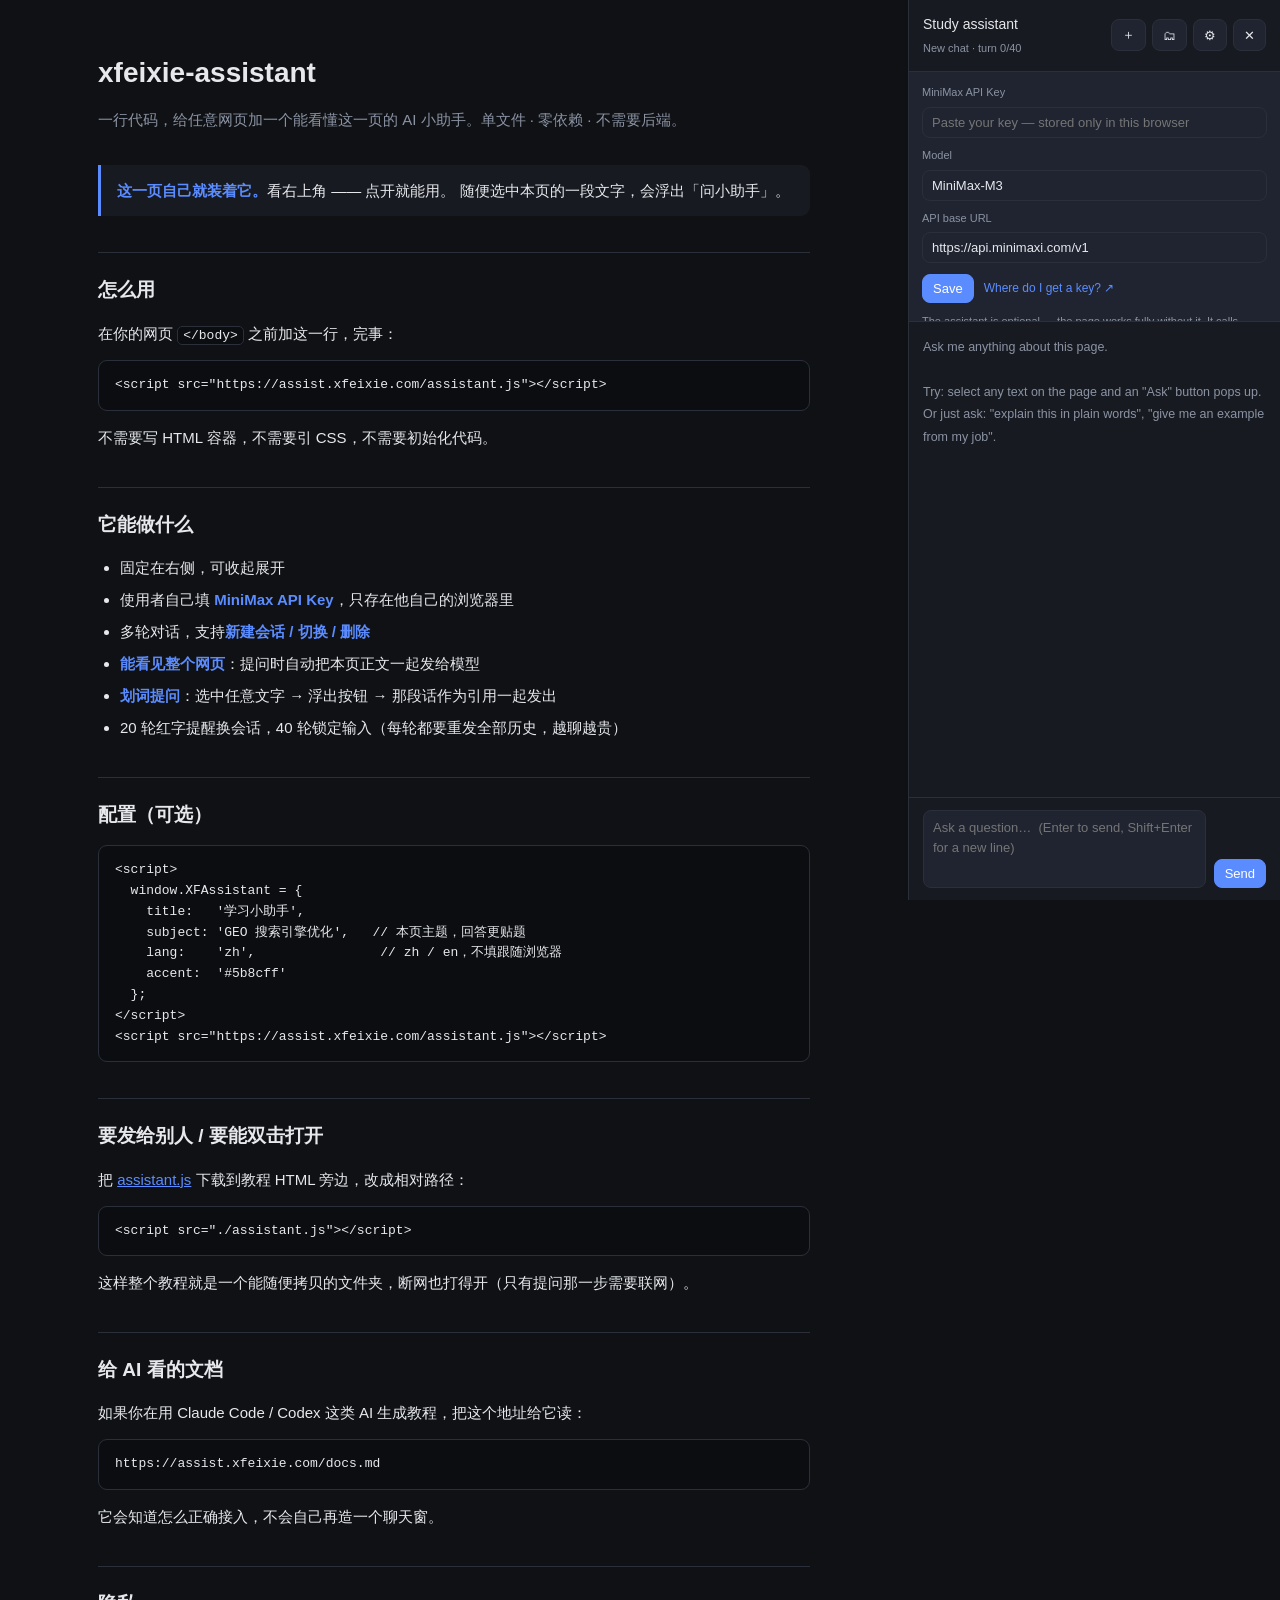
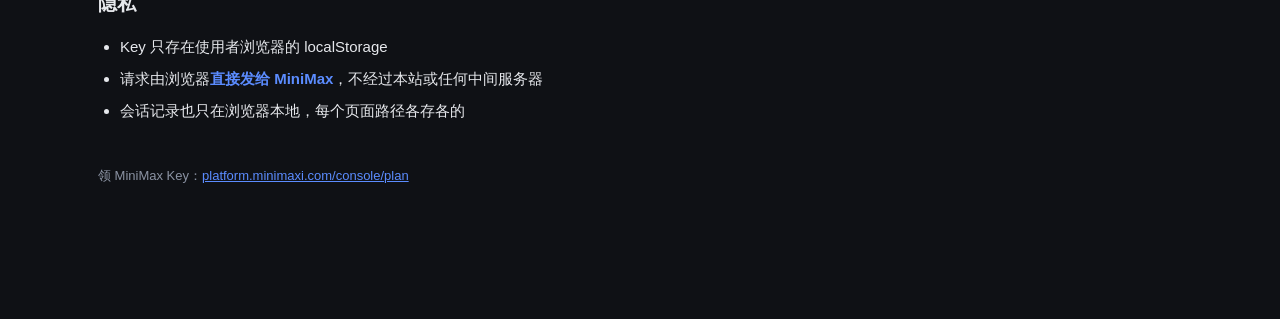
==== projects/claude_hub/frontend/assist/index.html @ b55298e5 "feat(learn): 第 9 章「让 AI 给你做教程」+ 小助手组件化 把小助手从教程里抽出来做成可嵌任意网页的独立组件，并新增一章教用户 用一条提示词让 Claude Code 给自己现做带小" ====
<!DOCTYPE html>
<html lang="zh">
<head>
<meta charset="UTF-8">
<meta name="viewport" content="width=device-width,initial-scale=1">
<title>xfeixie-assistant · 一行代码给网页加个 AI 小助手</title>
<style>
  :root{--bg:#0f1115;--fg:#e6e8ec;--mut:#8b93a3;--ac:#5b8cff;--pan:#171a21;--bd:#2a2f3a}
  *{box-sizing:border-box}
  body{margin:0;background:var(--bg);color:var(--fg);font-size:15px;line-height:1.8;
    font-family:-apple-system,"Segoe UI",Roboto,"PingFang SC","Microsoft YaHei",sans-serif}
  main{max-width:760px;margin:0 auto;padding:48px 24px 120px}
  h1{font-size:28px;margin:0 0 8px}
  .sub{color:var(--mut);margin:0 0 32px}
  h2{font-size:19px;margin:36px 0 12px;padding-top:20px;border-top:1px solid var(--bd)}
  p{margin:0 0 12px}
  ul{padding-left:22px;margin:0 0 12px}
  li{margin-bottom:5px}
  b{color:var(--ac)}
  code{background:#0b0d11;border:1px solid var(--bd);border-radius:5px;padding:1px 5px;
    font-family:Consolas,Menlo,monospace;font-size:13px}
  pre{background:#0b0d11;border:1px solid var(--bd);border-radius:9px;padding:14px 16px;
    overflow-x:auto;font-family:Consolas,Menlo,monospace;font-size:13px;line-height:1.6}
  pre code{background:none;border:none;padding:0}
  .tip{border-left:3px solid var(--ac);background:var(--pan);border-radius:0 9px 9px 0;padding:12px 16px;margin:0 0 14px}
  a{color:var(--ac)}
  .foot{color:var(--mut);font-size:13px;margin-top:40px}
</style>
</head>
<body>
<main>
  <h1>xfeixie-assistant</h1>
  <p class="sub">一行代码，给任意网页加一个能看懂这一页的 AI 小助手。单文件 · 零依赖 · 不需要后端。</p>

  <div class="tip">
    <b>这一页自己就装着它。</b>看右上角 —— 点开就能用。
    随便选中本页的一段文字，会浮出「问小助手」。
  </div>

  <h2>怎么用</h2>
  <p>在你的网页 <code>&lt;/body&gt;</code> 之前加这一行，完事：</p>
  <pre><code>&lt;script src="https://assist.xfeixie.com/assistant.js"&gt;&lt;/script&gt;</code></pre>
  <p>不需要写 HTML 容器，不需要引 CSS，不需要初始化代码。</p>

  <h2>它能做什么</h2>
  <ul>
    <li>固定在右侧，可收起展开</li>
    <li>使用者自己填 <b>MiniMax API Key</b>，只存在他自己的浏览器里</li>
    <li>多轮对话，支持<b>新建会话 / 切换 / 删除</b></li>
    <li><b>能看见整个网页</b>：提问时自动把本页正文一起发给模型</li>
    <li><b>划词提问</b>：选中任意文字 → 浮出按钮 → 那段话作为引用一起发出</li>
    <li>20 轮红字提醒换会话，40 轮锁定输入（每轮都要重发全部历史，越聊越贵）</li>
  </ul>

  <h2>配置（可选）</h2>
  <pre><code>&lt;script&gt;
  window.XFAssistant = {
    title:   '学习小助手',
    subject: 'GEO 搜索引擎优化',   // 本页主题，回答更贴题
    lang:    'zh',                // zh / en，不填跟随浏览器
    accent:  '#5b8cff'
  };
&lt;/script&gt;
&lt;script src="https://assist.xfeixie.com/assistant.js"&gt;&lt;/script&gt;</code></pre>

  <h2>要发给别人 / 要能双击打开</h2>
  <p>把 <a href="./assistant.js" download>assistant.js</a> 下载到教程 HTML 旁边，改成相对路径：</p>
  <pre><code>&lt;script src="./assistant.js"&gt;&lt;/script&gt;</code></pre>
  <p>这样整个教程就是一个能随便拷贝的文件夹，断网也打得开（只有提问那一步需要联网）。</p>

  <h2>给 AI 看的文档</h2>
  <p>如果你在用 Claude Code / Codex 这类 AI 生成教程，把这个地址给它读：</p>
  <pre><code>https://assist.xfeixie.com/docs.md</code></pre>
  <p>它会知道怎么正确接入，不会自己再造一个聊天窗。</p>

  <h2>隐私</h2>
  <ul>
    <li>Key 只存在使用者浏览器的 localStorage</li>
    <li>请求由浏览器<b>直接发给 MiniMax</b>，不经过本站或任何中间服务器</li>
    <li>会话记录也只在浏览器本地，每个页面路径各存各的</li>
  </ul>

  <p class="foot">领 MiniMax Key：<a href="https://platform.minimaxi.com/console/plan" target="_blank" rel="noreferrer">platform.minimaxi.com/console/plan</a></p>
</main>

<script>window.XFAssistant = { subject: 'xfeixie-assistant 组件本身的接入方式' };</script>
<script src="./assistant.js"></script>
</body>
</html>
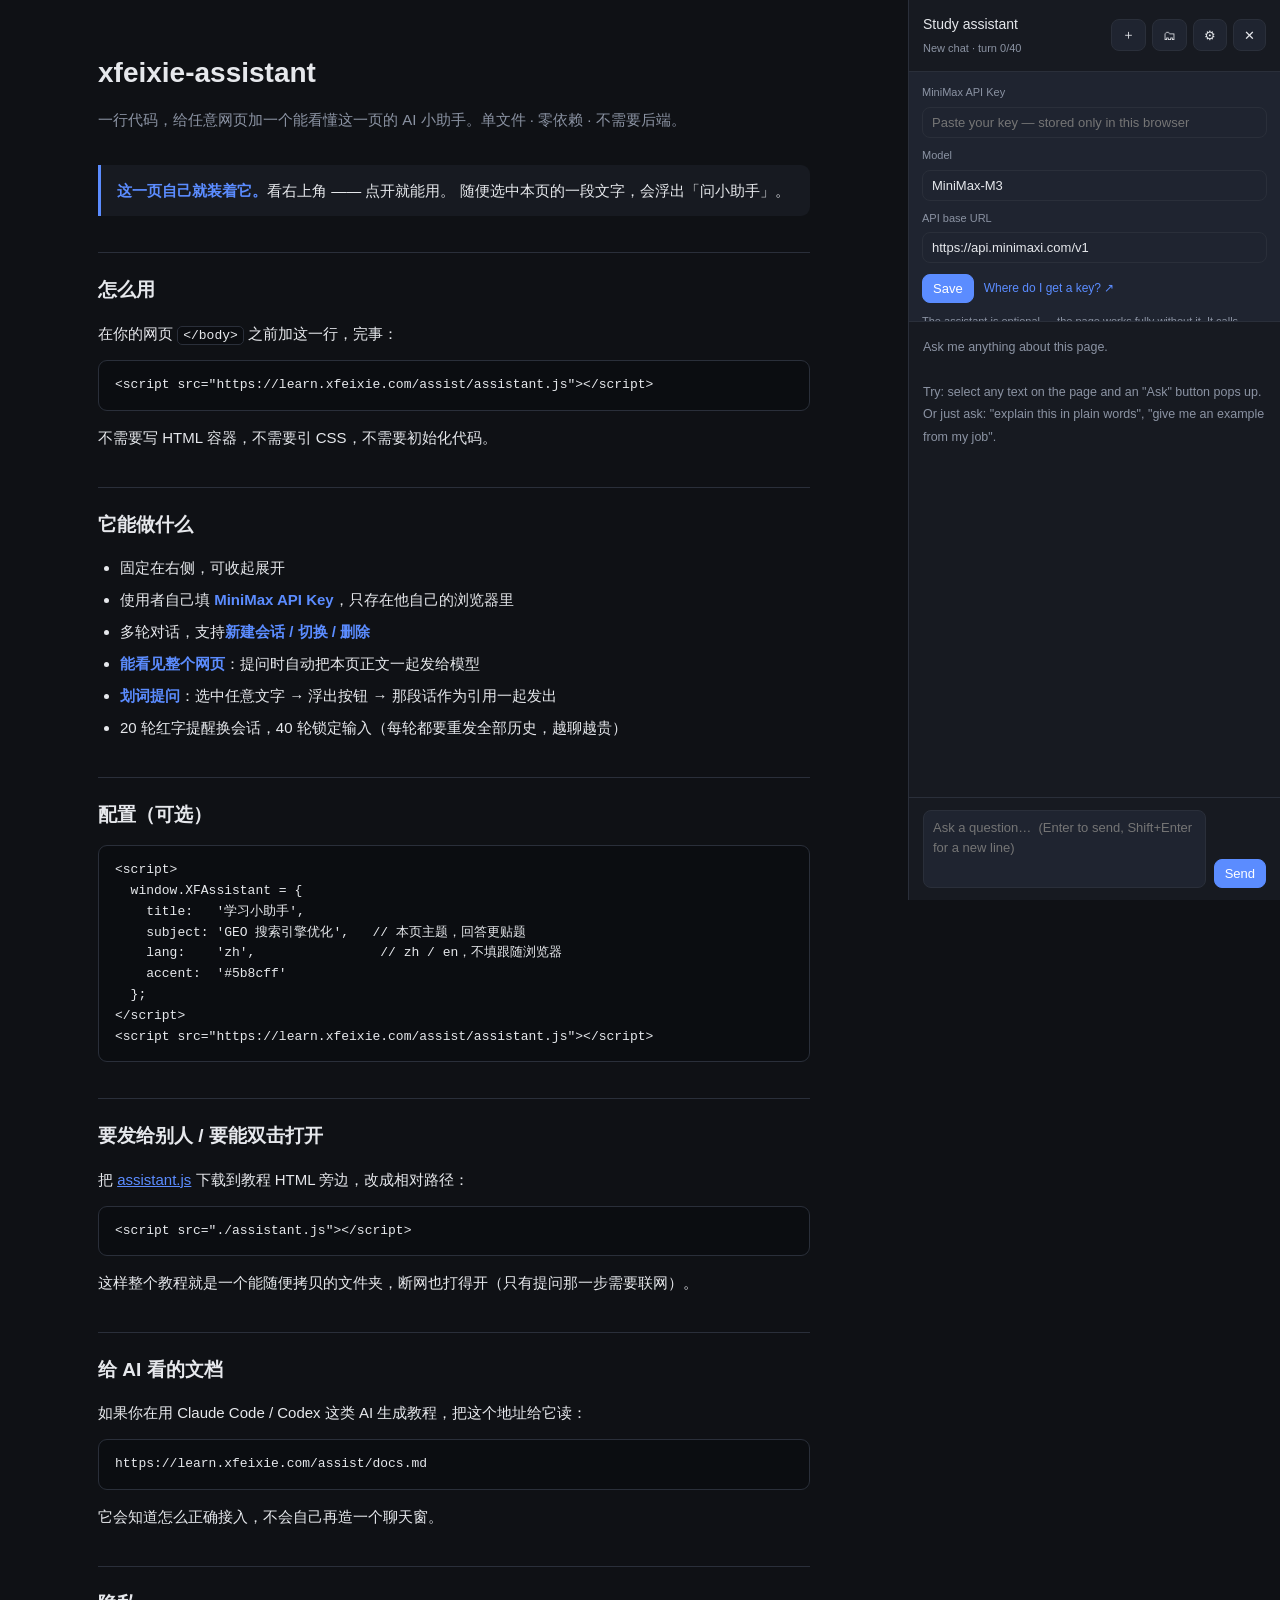
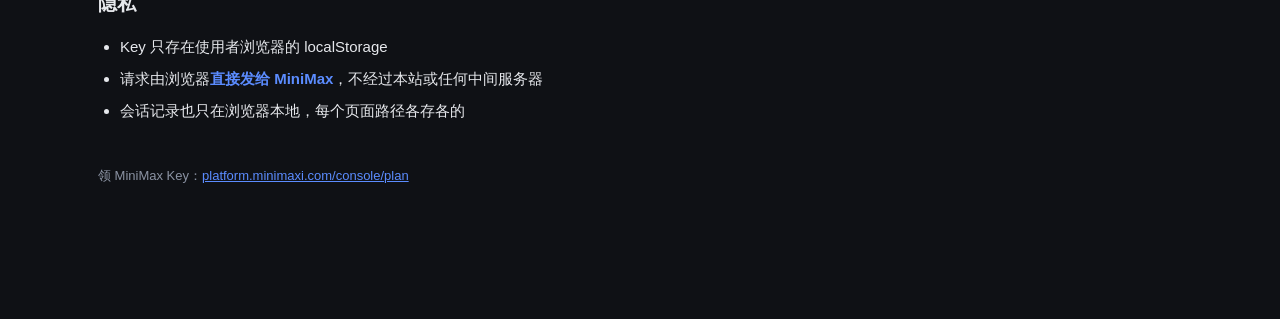
==== commit 9d7bcef6: "feat(deploy): 教程上线配置（口令保护）+ 组件与教程合并为单域名 上线方案：只用 learn.xfeixie.com 一个域名、一张证书、一个 vhost。  新增 projects/c" ====
--- a/projects/claude_hub/frontend/assist/index.html
+++ b/projects/claude_hub/frontend/assist/index.html
@@ -39,7 +39,7 @@
 
   <h2>怎么用</h2>
   <p>在你的网页 <code>&lt;/body&gt;</code> 之前加这一行，完事：</p>
-  <pre><code>&lt;script src="https://assist.xfeixie.com/assistant.js"&gt;&lt;/script&gt;</code></pre>
+  <pre><code>&lt;script src="https://learn.xfeixie.com/assist/assistant.js"&gt;&lt;/script&gt;</code></pre>
   <p>不需要写 HTML 容器，不需要引 CSS，不需要初始化代码。</p>
 
   <h2>它能做什么</h2>
@@ -61,7 +61,7 @@
     accent:  '#5b8cff'
   };
 &lt;/script&gt;
-&lt;script src="https://assist.xfeixie.com/assistant.js"&gt;&lt;/script&gt;</code></pre>
+&lt;script src="https://learn.xfeixie.com/assist/assistant.js"&gt;&lt;/script&gt;</code></pre>
 
   <h2>要发给别人 / 要能双击打开</h2>
   <p>把 <a href="./assistant.js" download>assistant.js</a> 下载到教程 HTML 旁边，改成相对路径：</p>
@@ -70,7 +70,7 @@
 
   <h2>给 AI 看的文档</h2>
   <p>如果你在用 Claude Code / Codex 这类 AI 生成教程，把这个地址给它读：</p>
-  <pre><code>https://assist.xfeixie.com/docs.md</code></pre>
+  <pre><code>https://learn.xfeixie.com/assist/docs.md</code></pre>
   <p>它会知道怎么正确接入，不会自己再造一个聊天窗。</p>
 
   <h2>隐私</h2>
